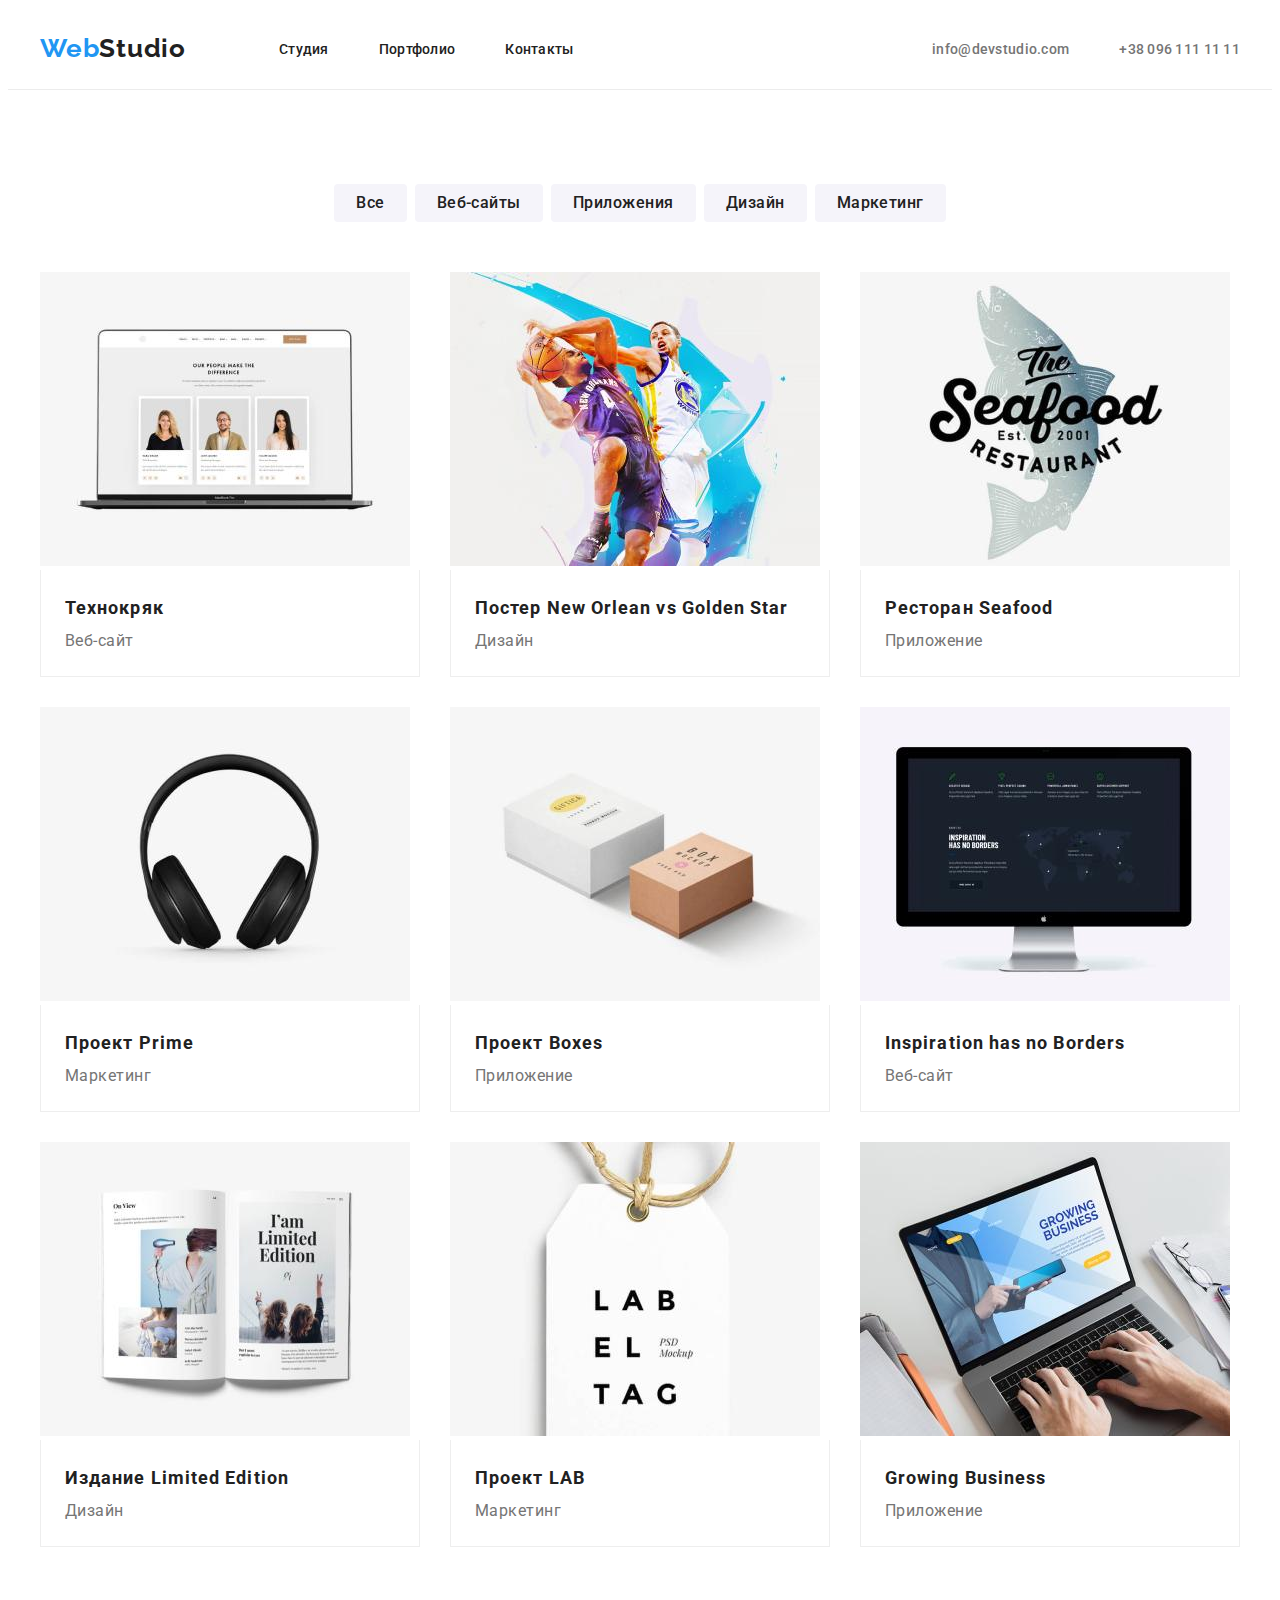
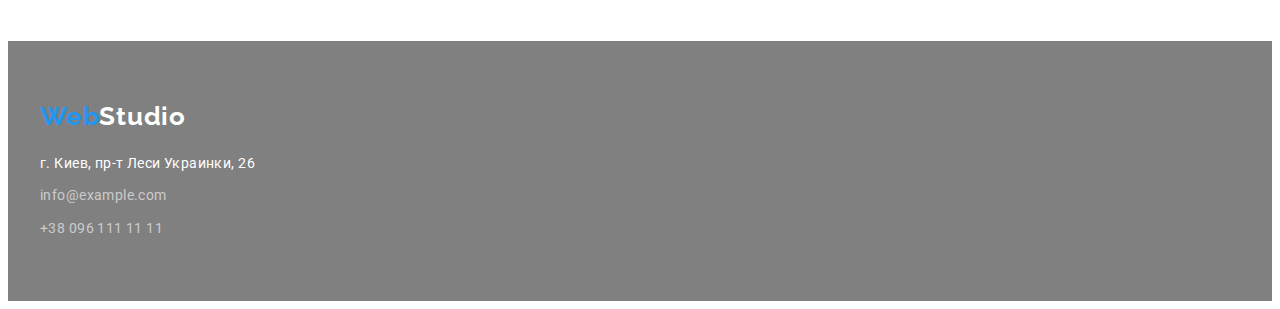
==== portfolio.html @ c6ad78b6 "clon hw3" ====
<!DOCTYPE html>
<html lang="ru">
<head>
    <meta charset="UTF-8"/>
    <meta http-equiv="X-UA-Compatible" content="IE=edge"/>
    <meta name="viewport" content="width=device-width, initial-scale=1.0">
    <title>Document</title>
    <link href="https://fonts.googleapis.com/css2?family=Raleway:wght@700&family=Roboto:wght@400;500;700;900&display=swap"
        rel="stylesheet">
    <link rel="stylesheet" href="https://cdnjs.cloudflare.com/ajax/libs/modern-normalize/1.1.0/modern-normalize.min.css"
        integrity="sha512-wpPYUAdjBVSE4KJnH1VR1HeZfpl1ub8YT/NKx4PuQ5NmX2tKuGu6U/JRp5y+Y8XG2tV+wKQpNHVUX03MfMFn9Q=="
        crossorigin="anonymous" referrerpolicy="no-referrer" />

    <link rel="stylesheet" href="./css/styles.css"/>
</head>

<body> 
    <!--Шапка -->
    <header class="header">
        <div class="main-nav container">
            <nav class="main-nav">
                <a href="" class="logo"><span class="logo-part">Web</span>Studio</a>
                <ul class="site-nav list">
                    <li class="item"><a href="./index.html" class="link">Студия</a></li>
                    <li class="item"><a href="" class="link">Портфолио</a></li>
                    <li class="item"><a href="" class="link">Контакты</a></li>
                </ul>
            </nav>
            <ul class="list-contacts list">
                <li class="item"><a href="mailto:info@devstudio.com" class="link-nav">info@devstudio.com</a></li>
                <li class="item"><a href="tel:+380961111111" class="link-nav">+38 096 111 11 11</a></li>
            </ul>
        </div>
    </header>
    <!--Основна секція-->
 <main>
   
   <section class="section">

    <div class="container">
     
     <h1 class="visually-hidden">Портфолио</h1>
        <ul class="list-button list">
          <li class="btn-item"><button type="button" class="button-item">Все</button></li>
          <li class="btn-item"><button type="button" class="button-item">Веб-сайты</button></li>
          <li class="btn-item"><button type="button" class="button-item">Приложения</button></li>
          <li class="btn-item"><button type="button" class="button-item">Дизайн</button></li>
          <li class="btn-item"><button type="button" class="button-item">Маркетинг</button></li>
        </ul>
    </div>
      <div class="container">
       <ul class="list flex-container">

            <li class="list-gallery">
              <a class="pic"><img src="./images/img31.jpg" alt="Фото людей в компьютере" width="370">
            <div class="holder">
              <h2 class="list-title">Технокряк</h2>
              <p class="text-portfolio">Веб-сайт</p></a>
             </div>
           </li>


          <li class="list-gallery">
              <a class="pic"><img src="./images/img32.jpg" alt="Баскетболисты" width="370">
            <div class="holder">
              <h2 class="list-title">Постер New Orlean vs Golden Star</h2>
              <p class="text-portfolio">Дизайн</p></a>
            </div>
          </li>


          <li class="list-gallery">
              <a class="pic"><img src="./images/img33.jpg" alt="Логотип ресторана" width="370">
            <div class="holder">
              <h2 class="list-title">Ресторан Seafood</h2>
              <p class="text-portfolio">Приложение</p></a>
            </div>
         </li> 


          <li class="list-gallery">
              <a class="pic"><img src="./images/img34.jpg" alt="Наушники" width="370">
             <div class="holder">
              <h2 class="list-title">Проект Prime</h2>
              <p class="text-portfolio">Маркетинг</p></a>
             </div>
          </li>


          <li class="list-gallery">
              <a class="pic"><img src="./images/img35.jpg" alt="Две коробочки" width="370">
             <div class="holder">
               <h2 class="list-title">Проект Boxes</h2>
               <p class="text-portfolio">Приложение</p></a>
             </div>
          </li>


           <li class="list-gallery">
               <a class="pic"><img src="./images/img36.jpg" alt="Монитор" width="370">
             <div class="holder">
              <h2 class="list-title">Inspiration has no Borders</h2>
              <p class="text-portfolio">Веб-сайт</p></a>
             </div>
           </li>


           <li class="list-gallery">
              <a class="pic"><img src="./images/img37.jpg" alt="Открытая книга" width="370">
              <div class="holder">
               <h2 class="list-title">Издание Limited Edition</h2>
               <p class="text-portfolio">Дизайн</p></a>
             </div>
            </li>


            <li class="list-gallery">
              <a class="pic"><img src="./images/img38.jpg" alt="Бирка" width="370">
             <div class="holder">
               <h2 class="list-title">Проект LAB</h2>
               <p class="text-portfolio">Маркетинг</p></a>
             </div>
             </li>


            <li class="list-gallery">
              <a class="pic"><img src="./images/img39.jpg" alt="Руки на клавишах ноутбука" width="370">
             <div class="holder">
               <h2 class="list-title">Growing Business</h2>
               <p class="text-portfolio">Приложение</p></a>
            </div>
            </li>
       </ul>
      </div>
    
   </section>
 </main>
    <!--Футер-->
    <footer class="footer">
        <div class="container">
            <a href="" class="logo logo-footer"><span class="logo-part">Web</span>Studio</a>
            <address>
                <ul class="list">
                    <li class="item-footer"><a href="" class="list-footer">г. Киев, пр-т Леси Украинки, 26</a></li>
                    <li class="item-footer-nav"><a href="mailto:info@example.com"
                            class="list-footer-nav">info@example.com</a></li>
                    <li><a href="tel:+380961111111" class="list-footer-nav">+38 096 111 11 11</a></li>
                </ul>
            </address>
        </div>
    </footer>
</body>
</html>
---- css/styles.css ----
:root {
  --primery-text-color: #757575;
  --title-text-color: #212121;
  --accent-color: #2196f3;
}

body {
  color: var(--primery-text-color);

  font-family: Roboto, sant-serif;
}

h1,
h2,
h3,
h4,
h5,
h6,
p,
ul {
  margin-top: 0px;
  margin-bottom: 0px;
}

.list {
  list-style: none;
  margin: 0;
  padding: 0;
}
/* -------------HEADER --------- */

.header {
  padding-top: 25px;
  padding-bottom: 25px;
  border-bottom: 1px solid #ececec;
}

.logo {
  color: var(--title-text-color);
  font-family: Raleway;
  font-style: normal;
  font-weight: bold;
  font-size: 26px;
  line-height: 1.19;
  letter-spacing: 0.03em;
  text-decoration: none;
}

.logo-part {
  color: var(--accent-color);
}

/* -------------MAIN_NAV---------- */

.main-nav {
  display: flex;
  align-items: center;
}

/* site nav */

.site-nav {
  display: flex;
  margin-left: 93px;
}

.site-nav .item:not(:last-child) {
  margin-right: 50px;
}

.item {
}

.site-nav .link {
  color: var(--title-text-color);
}

.link:hover,
.link:focus {
  color: var(--accent-color);
}

.link {
  color: var(--title-text-color);
  font-weight: 500;
  font-size: 14px;
  line-height: 1.14;
  letter-spacing: 0.02em;
  text-decoration: none;
}

/* ----------LIST NAV------- */

.link-nav:hover,
.link-nav:focus {
  color: var(--accent-color);
}

.list-contacts {
  display: flex;
  margin-left: auto;
}

.list-contacts .item:not(:last-child) {
  margin-right: 50px;
}

.link-nav {
  color: var(--primery-text-color);

  font-weight: 500;
  font-size: 14px;
  line-height: 1.14;
  letter-spacing: 0.02em;
  text-decoration: none;
}

.container {
  width: 1200px;
  padding-left: 15px;
  padding-right: 15px;
  margin-left: auto;
  margin-right: auto;
}

/* ---------------HERO----------- */
.visually-hidden {
  position: absolute;
  white-space: nowrap;
  width: 1px;
  height: 1px;
  overflow: hidden;
  border: 0;
  padding: 0;
  clip: rect(0 0 0 0);
  clip-path: inset(50%);
  margin: -1px;
}

.hero {
  text-align: center;

  padding-top: 200px;
  padding-bottom: 200px;
}

.hero-text {
  color: gray;

  font-style: normal;
  font-weight: 900;
  font-size: 44px;
  line-height: 1.36;
  max-width: 696px;

  letter-spacing: 0.06em;
  text-transform: uppercase;
  margin-bottom: 30px;
  margin-top: 0px;
  margin-left: auto;
  margin-right: auto;
}

button {
  display: inline-block;
  border: 1px transparent;
  font-family: inherit;
  cursor: pointer;
  border-radius: 4px;
}

.button-hero {
  background-color: var(--accent-color);
  color: #e5e5e5;
  font-weight: 700;
  font-size: 16px;
  line-height: 1.87;
  letter-spacing: 0.06em;
  padding: 10px 32px;
}

.button-item:hover,
.button-item:focus {
  background-color: var(--accent-color);
  color: #e5e5e5;

  font-weight: 500;
  font-size: 16px;
  line-height: 1.62;
  letter-spacing: 0.03em;
}

.button-item {
  background-color: #f5f4fa;
  color: var(--title-text-color);
  font-weight: 500;
  font-size: 16px;
  line-height: 1.62;
  letter-spacing: 0.03em;
  padding: 6px 22px;
}

/* --------Наши преимущества----- */

.benefits {
  padding-top: 94px;
}

.list-benefits {
  display: flex;
  justify-content: space-between;
}

.list-benefits .item {
  width: 270px;
}

.team {
  background-color: #f5f4fa;
}

.section {
  padding-bottom: 94px;
  paddingn-top: 94px;
}

.section-title {
  color: var(--title-text-color);

  margin-bottom: 50px;
  margin-top: 0px;

  font-weight: 700;
  font-size: 36px;
  line-height: 1.17;
  text-align: center;
  letter-spacing: 0.03em;
}

.section-title-small {
  color: var(--title-text-color);

  margin-bottom: 10px;
  margin-top: 0px;

  font-style: normal;
  font-weight: 700;
  font-size: 14px;
  line-height: 1.14;
  letter-spacing: 0.03em;
}

.section-text {
  margin-bottom: 0px;
  margin-top: 0px;
  font-size: 14px;
  line-height: 1.7;
  letter-spacing: 0.03em;
}

/*------Чем мы занимаемся---- */

.list-craft {
  display: flex;
  justify-content: space-between;
}
/*------- Наша команда------- */

.team {
  padding-top: 94px;
}

.wrapper {
  border: 1px solid #eeeeee;
  border-top: none;
  padding-top: 30px;
  padding-bottom: 30px;
}

.list-team {
  display: flex;
  justify-content: space-between;
  text-align: center;
}

.section-name {
  color: var(--title-text-color);
  font-weight: 500;
  font-size: 16px;
  line-height: 1.19;
  letter-spacing: 0.03em;
}

.section-position {
  font-size: 16px;
  line-height: 1.19;
  letter-spacing: 0.03em;
  margin-top: 10px;
}

.list-title {
  color: var(--title-text-color);

  font-weight: 700;
  font-size: 18px;
  line-height: 2;
  letter-spacing: 0.06em;
}

/* -------------PORTFOLIO------ */

.list-button {
  display: flex;
  padding-bottom: 50px;
  padding-top: 94px;
  justify-content: center;
}

.btn-item:not(:last-child) {
  margin-right: 8px;
}

.text-portfolio {
  font-size: 16px;
  line-height: 1.87;
  letter-spacing: 0.03em;
}

.flex-container {
  display: flex;
  flex-wrap: wrap;
  margin-left: -30px;
  margin-top: -30px;
}

.flex-container > .list-gallery {
  flex-basis: calc(100% / 3 - 30px);
  margin-left: 30px;
  margin-top: 30px;
}

.pic {
  display: block;
}

.holder {
  border: 1px solid #eeeeee;
  border-top: none;
  padding-top: 20px;
  padding-bottom: 20px;
  padding-left: 24px;
}
/* ---------------FOOTER--------- */

.footer {
  background-color: grey;
  padding-top: 60px;
  padding-bottom: 60px;
}

.list-footer:hover,
.list-footer:focus {
  color: var(--accent-color);
}

.list-footer {
  color: #ffffff;
  text-decoration: none;
  font-style: normal;
  font-size: 14px;
  line-height: 1.71;
  letter-spacing: 0.03em;
}

.list-footer-nav:hover,
.list-footer-nav:focus {
  color: var(--accent-color);
}

.list-footer-nav {
  color: rgba(255, 255, 255, 0.6);
  text-decoration: none;
  font-style: normal;
  font-size: 14px;
  line-height: 1.71;
  letter-spacing: 0.03em;
}

.item-footer {
  margin-top: 20px;
  margin-bottom: 9px;
}

.item-footer-nav {
  margin-bottom: 9px;
}

.logo-footer {
  color: #ffffff;
}
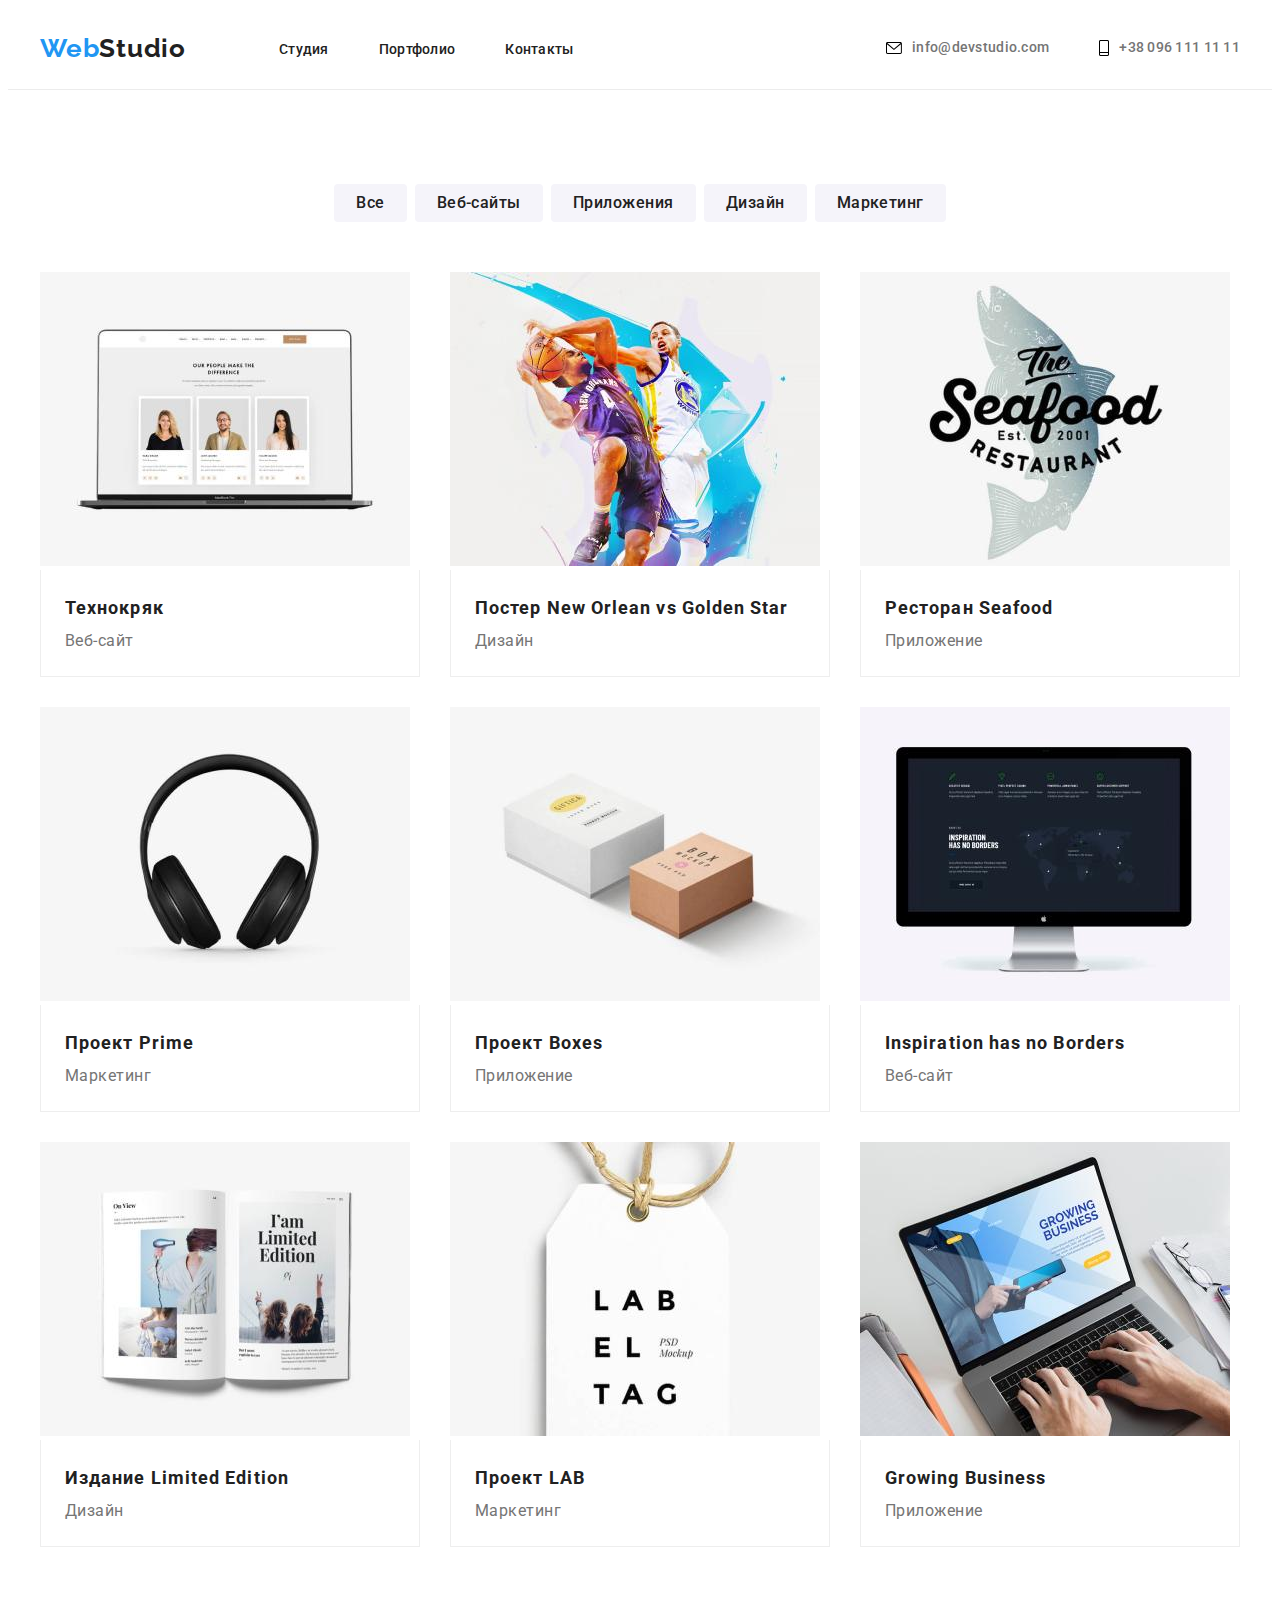
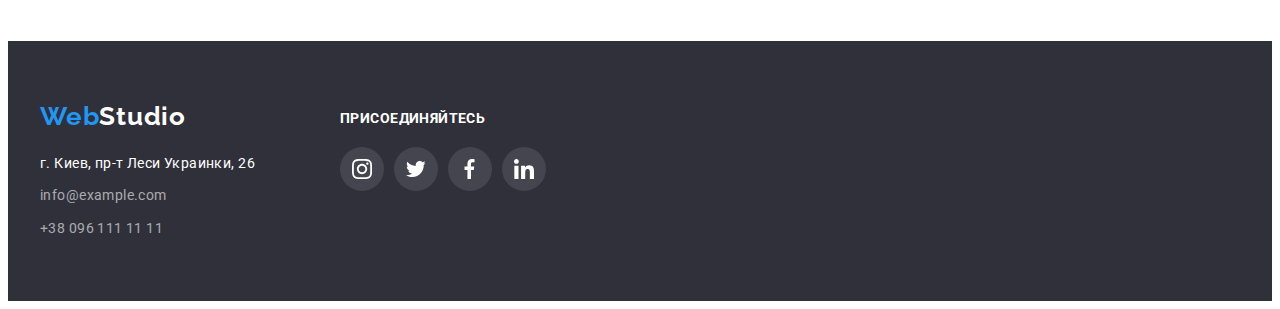
==== commit 33737c0e: "add  icons" ====
--- a/portfolio.html
+++ b/portfolio.html
@@ -26,11 +26,28 @@
                     <li class="item"><a href="" class="link">Контакты</a></li>
                 </ul>
             </nav>
-            <ul class="list-contacts list">
-                <li class="item"><a href="mailto:info@devstudio.com" class="link-nav">info@devstudio.com</a></li>
-                <li class="item"><a href="tel:+380961111111" class="link-nav">+38 096 111 11 11</a></li>
-            </ul>
+
+          <ul class="list-contacts list">
+          
+            <li class="item">
+              <a href="mailto:info@devstudio.com" class="link-nav">
+                <svg class="nav-icon" width="16" height="12">
+                  <use href="./images/symbol-defs.svg#icon-envelope"></use>
+                </svg>info@devstudio.com</a>
+            </li>
+          
+          
+            <li class="item">
+              <a href="tel:+380961111111" class="link-nav">
+                <svg class="nav-icon" width="10" height="16">
+                  <use href="./images/symbol-defs.svg#icon-phone"></use>
+                </svg>+38 096 111 11 11</a>
+            </li>
+          
+          </ul>
+
         </div>
+
     </header>
     <!--Основна секція-->
  <main>
@@ -137,17 +154,66 @@
  </main>
     <!--Футер-->
     <footer class="footer">
-        <div class="container">
+      <div class="container">
+        <div class="footer-box-big">
+          <div>
             <a href="" class="logo logo-footer"><span class="logo-part">Web</span>Studio</a>
             <address>
-                <ul class="list">
-                    <li class="item-footer"><a href="" class="list-footer">г. Киев, пр-т Леси Украинки, 26</a></li>
-                    <li class="item-footer-nav"><a href="mailto:info@example.com"
-                            class="list-footer-nav">info@example.com</a></li>
-                    <li><a href="tel:+380961111111" class="list-footer-nav">+38 096 111 11 11</a></li>
-                </ul>
+              <ul class="list">
+                <li class="item-footer"><a href="" class="list-footer">г. Киев, пр-т Леси Украинки, 26</a></li>
+                <li class="item-footer-nav"><a href="mailto:info@example.com" class="list-footer-nav">info@example.com</a>
+                </li>
+                <li><a href="tel:+380961111111" class="list-footer-nav">+38 096 111 11 11</a></li>
+              </ul>
             </address>
+          </div>
+          <div class="footer-box-small">
+            <h3 class="title-footer">ПРИСОЕДИНЯЙТЕСЬ</h3>
+    
+            <ul class="list footer-socials-list">
+    
+    
+              <li class="footer-socials-item">
+                <a href="" class="footer-socials-link">
+                  <svg class="footer-socials-icon">
+                    <use href="./images/symbol-defs.svg#icon-instagram">
+                    </use>
+                  </svg>
+                </a>
+              </li>
+    
+              <li class="footer-socials-item">
+                <a href="" class="footer-socials-link">
+                  <svg class="footer-socials-icon">
+                    <use href="./images/symbol-defs.svg#icon-bird">
+                    </use>
+                  </svg>
+    
+                </a>
+              </li>
+    
+              <li class="footer-socials-item">
+                <a href="" class="footer-socials-link">
+                  <svg class="footer-socials-icon">
+                    <use href="./images/symbol-defs.svg#icon-facebook">
+                    </use>
+                  </svg>
+                </a>
+              </li>
+    
+              <li class="footer-socials-item">
+                <a href="" class="footer-socials-link">
+                  <svg class="footer-socials-icon">
+                    <use href="./images/symbol-defs.svg#icon-linkedin">
+                    </use>
+                  </svg>
+                </a>
+              </li>
+            </ul>
+    
+          </div>
         </div>
+      </div>
     </footer>
 </body>
 </html>--- a/css/styles.css
+++ b/css/styles.css
@@ -27,6 +27,11 @@
   margin: 0;
   padding: 0;
 }
+
+.section {
+  padding-bottom: 94px;
+  padding-top: 94px;
+}
 /* -------------HEADER --------- */
 
 .header {
@@ -91,9 +96,16 @@
 
 /* ----------LIST NAV------- */
 
+.link-nav {
+  display: flex;
+  align-items: center;
+}
+
 .link-nav:hover,
 .link-nav:focus {
   color: var(--accent-color);
+  fill: var(--accent-color);
+  cursor: pointer;
 }
 
 .list-contacts {
@@ -103,6 +115,11 @@
 
 .list-contacts .item:not(:last-child) {
   margin-right: 50px;
+}
+
+.nav-icon {
+  /* fill: var(--primery-text-color); */
+  margin-right: 10px;
 }
 
 .link-nav {
@@ -138,14 +155,22 @@
 }
 
 .hero {
+  max-width: 1600px;
+  height: 600px;
   text-align: center;
-
   padding-top: 200px;
   padding-bottom: 200px;
+  /* margin-left: auto;
+  margin-right: auto;
+  background-position: center; */
+
+  background-image: linear-gradient(to right, rgba(47, 48, 58, 0.4), rgba(47, 48, 58, 0.4)),
+    url('../images/hero.jpg');
+  background-color: gray;
 }
 
 .hero-text {
-  color: gray;
+  color: #ffffff;
 
   font-style: normal;
   font-weight: 900;
@@ -165,7 +190,6 @@
   display: inline-block;
   border: 1px transparent;
   font-family: inherit;
-  cursor: pointer;
   border-radius: 4px;
 }
 
@@ -183,11 +207,14 @@
 .button-item:focus {
   background-color: var(--accent-color);
   color: #e5e5e5;
+  cursor: pointer;
 
   font-weight: 500;
   font-size: 16px;
   line-height: 1.62;
   letter-spacing: 0.03em;
+  box-shadow: 0px 3px 1px rgba(0, 0, 0, 0.1), 0px 1px 2px rgba(0, 0, 0, 0.08),
+    0px 2px 2px rgba(0, 0, 0, 0.12);
 }
 
 .button-item {
@@ -202,7 +229,7 @@
 
 /* --------Наши преимущества----- */
 
-.benefits {
+.section-benefits {
   padding-top: 94px;
 }
 
@@ -215,26 +242,16 @@
   width: 270px;
 }
 
-.team {
+.picture {
+  width: 270px;
+  height: 120px;
   background-color: #f5f4fa;
-}
-
-.section {
-  padding-bottom: 94px;
-  paddingn-top: 94px;
-}
-
-.section-title {
-  color: var(--title-text-color);
-
-  margin-bottom: 50px;
-  margin-top: 0px;
-
-  font-weight: 700;
-  font-size: 36px;
-  line-height: 1.17;
-  text-align: center;
-  letter-spacing: 0.03em;
+  border-radius: 4px;
+  margin-bottom: 30px;
+
+  display: flex;
+  align-items: center;
+  justify-content: center;
 }
 
 .section-title-small {
@@ -264,10 +281,17 @@
   display: flex;
   justify-content: space-between;
 }
+
 /*------- Наша команда------- */
 
 .team {
-  padding-top: 94px;
+  background-color: #f5f4fa;
+}
+
+.item-team {
+  box-shadow: 0px 1px 3px rgba(0, 0, 0, 0.12), 0px 1px 1px rgba(0, 0, 0, 0.14),
+    0px 2px 1px rgba(0, 0, 0, 0.2);
+  border-radius: 0px 0px 4px 4px;
 }
 
 .wrapper {
@@ -275,6 +299,7 @@
   border-top: none;
   padding-top: 30px;
   padding-bottom: 30px;
+  background-color: #ffffff;
 }
 
 .list-team {
@@ -296,6 +321,7 @@
   line-height: 1.19;
   letter-spacing: 0.03em;
   margin-top: 10px;
+  margin-bottom: 16px;
 }
 
 .list-title {
@@ -307,12 +333,96 @@
   letter-spacing: 0.06em;
 }
 
+.command-socials-list {
+  display: flex;
+  justify-content: center;
+}
+
+.command-socials-item {
+  width: 44px;
+  height: 44px;
+}
+
+.command-socials-item + .command-socials-item {
+  margin-left: 10px;
+}
+
+.command-socials-link {
+  width: 100%;
+  height: 100%;
+
+  background-color: #ffffff;
+  border-radius: 50%;
+  display: flex;
+  justify-content: center;
+  align-items: center;
+  color: #afb1b8;
+}
+
+.command-socials-link:hover,
+.command-socials-link:focus {
+  background-color: var(--accent-color);
+  color: #ffffff;
+  cursor: pointer;
+}
+
+.command-socials-icon {
+  width: 20px;
+  height: 20px;
+  fill: currentColor;
+}
+
+/*----- Постоянные клиенты------- */
+
+.client {
+  display: flex;
+}
+
+.client-list:not(:last-child) {
+  margin-right: 30px;
+}
+
+.client-list {
+  display: flex;
+}
+
+.client-icon {
+  fill: #afb1b8;
+  width: 170px;
+  height: 92px;
+  border: 1px solid #afb1b8;
+  border-radius: 4px;
+
+  display: flex;
+  align-items: center;
+  justify-content: center;
+}
+
+.client-icon:hover,
+.client-icon:focus {
+  fill: var(--accent-color);
+  border: 1px solid var(--accent-color);
+  cursor: pointer;
+}
+
+.section-title {
+  color: var(--title-text-color);
+
+  margin-bottom: 50px;
+  margin-top: 0px;
+
+  font-weight: 700;
+  font-size: 36px;
+  line-height: 1.17;
+  text-align: center;
+  letter-spacing: 0.03em;
+}
 /* -------------PORTFOLIO------ */
 
 .list-button {
   display: flex;
   padding-bottom: 50px;
-  padding-top: 94px;
+
   justify-content: center;
 }
 
@@ -337,6 +447,11 @@
   flex-basis: calc(100% / 3 - 30px);
   margin-left: 30px;
   margin-top: 30px;
+}
+
+.list-gallery:hover {
+  box-shadow: 0px 1px 1px rgba(0, 0, 0, 0.12), 0px 4px 4px rgba(0, 0, 0, 0.06),
+    1px 4px 6px rgba(0, 0, 0, 0.16);
 }
 
 .pic {
@@ -353,7 +468,7 @@
 /* ---------------FOOTER--------- */
 
 .footer {
-  background-color: grey;
+  background-color: #2f303a;
   padding-top: 60px;
   padding-bottom: 60px;
 }
@@ -398,3 +513,58 @@
 .logo-footer {
   color: #ffffff;
 }
+
+.title-footer {
+  color: #ffffff;
+  font-style: normal;
+  font-weight: 700;
+  font-size: 14px;
+  line-height: 1.14;
+  letter-spacing: 0.03em;
+  margin-bottom: 20px;
+}
+
+.footer-socials-list {
+  display: flex;
+}
+
+.footer-socials-item {
+  width: 44px;
+  height: 44px;
+}
+
+.footer-socials-item + .footer-socials-item {
+  margin-left: 10px;
+}
+
+.footer-socials-link {
+  width: 100%;
+  height: 100%;
+
+  background-color: rgba(255, 255, 255, 0.1);
+  border-radius: 50%;
+  display: flex;
+  justify-content: center;
+  align-items: center;
+  color: #afb1b8;
+}
+
+.footer-socials-link:hover,
+.footer-socials-link:focus {
+  background-color: var(--accent-color);
+}
+
+.footer-socials-icon {
+  width: 20px;
+  height: 20px;
+  fill: #ffffff;
+}
+
+.footer-box-big {
+  display: flex;
+}
+
+.footer-box-small {
+  margin-top: 10px;
+  margin-left: 85px;
+}
